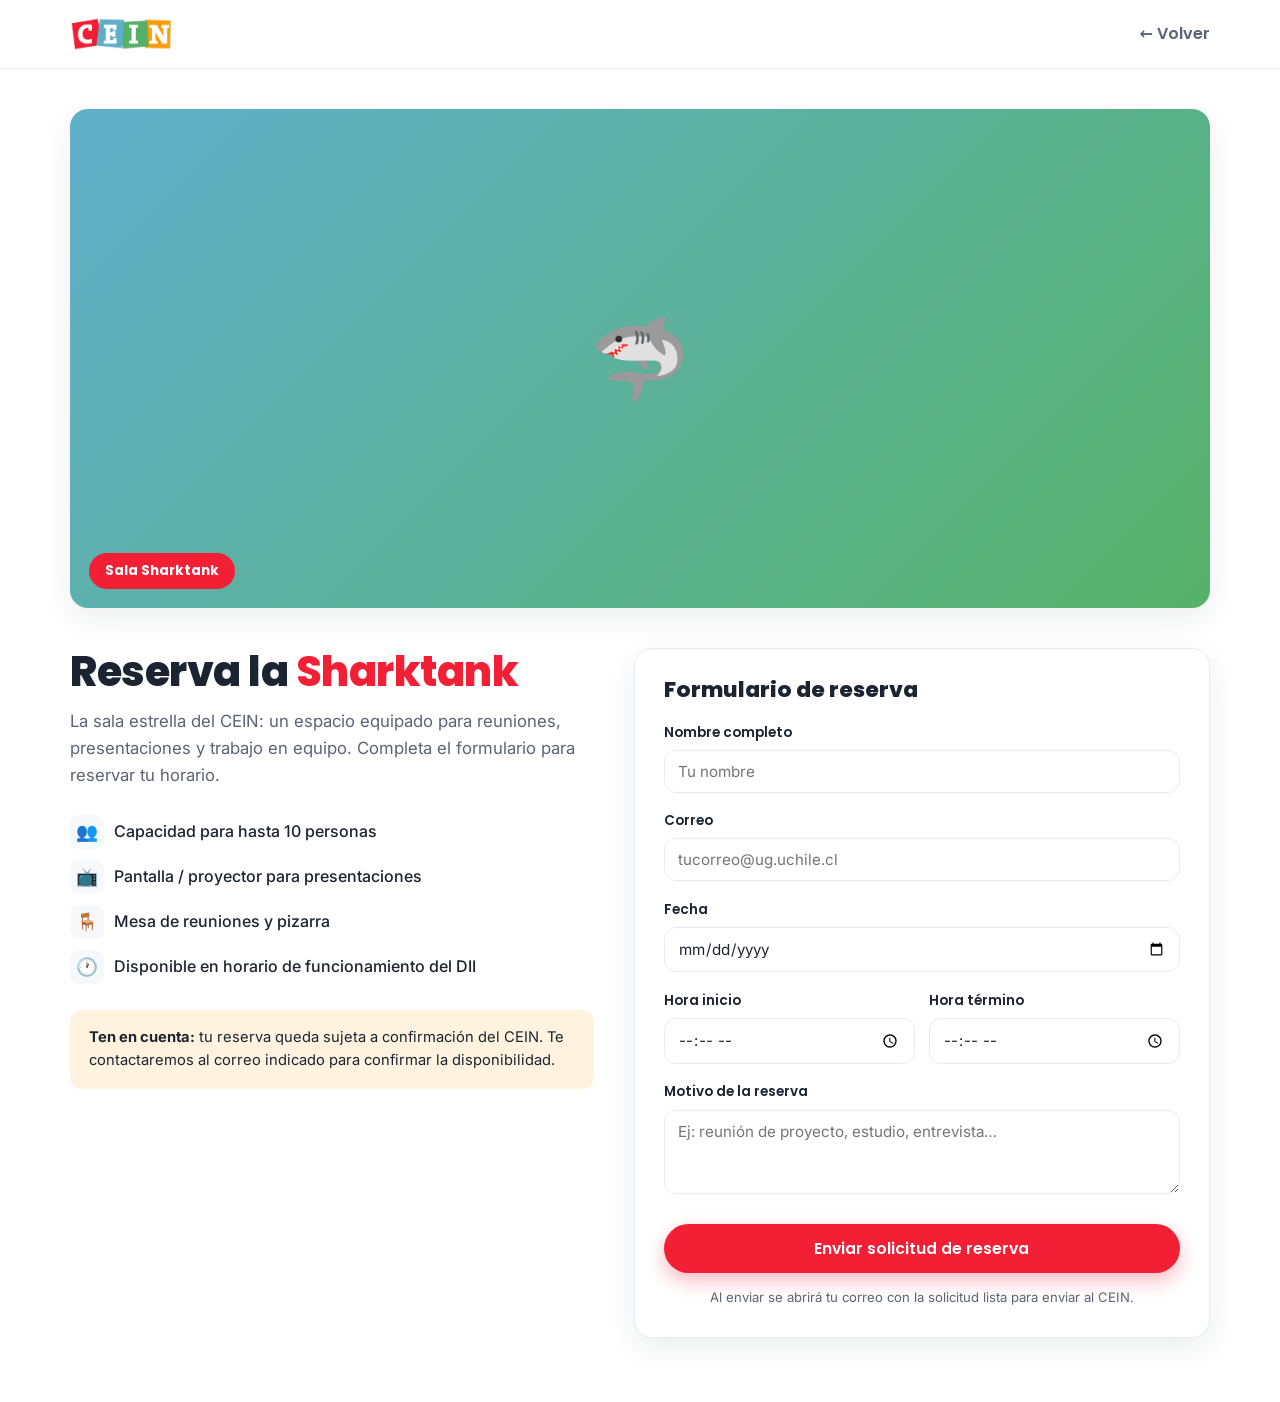
==== sharktank.html @ cf136b9c "Add files via upload" ====
<!DOCTYPE html>
<html lang="es">
<head>
  <meta charset="UTF-8" />
  <meta name="viewport" content="width=device-width, initial-scale=1.0" />
  <meta name="description" content="Reserva la sala Sharktank del CEIN · Ingeniería Civil Industrial, Universidad de Chile." />
  <meta name="theme-color" content="#F31F35" />
  <title>Reserva Sharktank · CEIN</title>

  <link rel="preconnect" href="https://fonts.googleapis.com" />
  <link rel="preconnect" href="https://fonts.gstatic.com" crossorigin />
  <link href="https://fonts.googleapis.com/css2?family=Poppins:wght@400;500;600;700;800&family=Inter:wght@400;500;600&display=swap" rel="stylesheet" />
  <link rel="icon" type="image/png" href="assets/favicon.png" />
  <link rel="stylesheet" href="styles.css?v=16" />

  <style>
    /* ---- Estilos propios de la página de reserva ---- */
    .sub-header {
      position: sticky;
      top: 0;
      z-index: 100;
      background: rgba(255, 255, 255, 0.9);
      backdrop-filter: saturate(180%) blur(12px);
      border-bottom: 1px solid var(--line);
    }
    .sub-nav {
      display: flex;
      align-items: center;
      justify-content: space-between;
      height: 68px;
    }
    .back-link {
      display: inline-flex;
      align-items: center;
      gap: 6px;
      font-family: var(--font-head);
      font-weight: 600;
      color: var(--ink-soft);
      transition: color 0.2s var(--ease);
    }
    .back-link:hover { color: var(--red); }

    .room-hero {
      position: relative;
      border-radius: var(--radius);
      overflow: hidden;
      aspect-ratio: 16 / 7;
      display: grid;
      place-items: center;
      background: linear-gradient(135deg, var(--sky), var(--green));
      margin-bottom: 2.5rem;
      box-shadow: var(--shadow);
    }
    .room-hero img { position: absolute; inset: 0; width: 100%; height: 100%; object-fit: cover; }
    .room-hero .room-emoji { font-size: 5rem; }
    .room-hero .room-badge {
      position: absolute;
      left: 1.2rem; bottom: 1.2rem;
      background: var(--red);
      color: #fff;
      font-family: var(--font-head);
      font-weight: 700;
      font-size: 0.85rem;
      padding: 7px 16px;
      border-radius: 999px;
    }

    .reserva-layout {
      display: grid;
      grid-template-columns: 1fr 1.1fr;
      gap: 2.5rem;
      align-items: start;
    }
    @media (max-width: 800px) {
      .reserva-layout { grid-template-columns: 1fr; gap: 2rem; }
    }

    .room-info h1 { font-size: clamp(1.8rem, 4vw, 2.6rem); font-weight: 800; letter-spacing: -0.5px; }
    .room-info p.lead { color: var(--ink-soft); margin-top: 0.8rem; font-size: 1.05rem; }
    .room-features { list-style: none; padding: 0; margin: 1.6rem 0 0; display: grid; gap: 0.7rem; }
    .room-features li {
      display: flex; align-items: center; gap: 10px;
      font-weight: 500;
    }
    .room-features .ico {
      width: 34px; height: 34px; flex: 0 0 auto;
      display: grid; place-items: center;
      border-radius: 9px; background: var(--bg-alt); font-size: 1.1rem;
    }
    .room-note {
      margin-top: 1.6rem;
      padding: 1rem 1.2rem;
      background: var(--yellow-soft);
      border-radius: var(--radius-sm);
      font-size: 0.92rem;
      color: var(--ink);
    }

    /* ---- Formulario ---- */
    .reserva-form-card {
      background: var(--white);
      border: 1px solid var(--line);
      border-radius: var(--radius);
      box-shadow: var(--shadow);
      padding: 1.8rem;
    }
    .reserva-form-card h2 { font-size: 1.35rem; font-weight: 800; margin-bottom: 1.2rem; }
    .form-row { margin-bottom: 1.1rem; }
    .form-row.two { display: grid; grid-template-columns: 1fr 1fr; gap: 0.9rem; }
    .form-row label {
      display: block;
      font-family: var(--font-head);
      font-weight: 600;
      font-size: 0.85rem;
      margin-bottom: 0.4rem;
    }
    .form-row input, .form-row textarea, .form-row select {
      width: 100%;
      padding: 11px 13px;
      border: 1.5px solid var(--line);
      border-radius: var(--radius-sm);
      font-family: var(--font-body);
      font-size: 0.95rem;
      color: var(--ink);
      background: var(--white);
      transition: border-color 0.2s var(--ease);
    }
    .form-row input:focus, .form-row textarea:focus, .form-row select:focus {
      outline: none;
      border-color: var(--red);
    }
    .form-row textarea { resize: vertical; min-height: 84px; }
    .form-submit {
      width: 100%;
      border: 0;
      cursor: pointer;
      justify-content: center;
      margin-top: 0.3rem;
    }
    .form-hint { font-size: 0.82rem; color: var(--ink-soft); margin-top: 0.9rem; text-align: center; }
    .form-ok {
      display: none;
      margin-top: 1rem;
      padding: 0.9rem 1.1rem;
      background: var(--green-soft);
      border-radius: var(--radius-sm);
      color: var(--ink);
      font-size: 0.92rem;
    }
  </style>
</head>
<body>
  <!-- Header simple con volver -->
  <header class="sub-header">
    <nav class="sub-nav container" aria-label="Navegación">
      <a href="index.html" class="brand" aria-label="Inicio CEIN">
        <img src="assets/logo.png" alt="CEIN" class="brand-logo" />
      </a>
      <a href="index.html#reservas" class="back-link">← Volver</a>
    </nav>
  </header>

  <main class="container" style="padding-top: 2.5rem; padding-bottom: 4rem;">
    <!-- Imagen de la sala -->
    <div class="room-hero">
      <img src="assets/sharktank.jpg" alt="Sala Sharktank" onerror="this.remove()" />
      <span class="room-emoji" aria-hidden="true">🦈</span>
      <span class="room-badge">Sala Sharktank</span>
    </div>

    <div class="reserva-layout">
      <!-- Información de la sala -->
      <section class="room-info">
        <h1>Reserva la <span style="color: var(--red)">Sharktank</span></h1>
        <p class="lead">La sala estrella del CEIN: un espacio equipado para reuniones, presentaciones y trabajo en equipo. Completa el formulario para reservar tu horario.</p>

        <ul class="room-features">
          <li><span class="ico" aria-hidden="true">👥</span> Capacidad para hasta 10 personas</li>
          <li><span class="ico" aria-hidden="true">📺</span> Pantalla / proyector para presentaciones</li>
          <li><span class="ico" aria-hidden="true">🪑</span> Mesa de reuniones y pizarra</li>
          <li><span class="ico" aria-hidden="true">🕐</span> Disponible en horario de funcionamiento del DII</li>
        </ul>

        <div class="room-note">
          <strong>Ten en cuenta:</strong> tu reserva queda sujeta a confirmación del CEIN. Te contactaremos al correo indicado para confirmar la disponibilidad.
        </div>
      </section>

      <!-- Formulario de reserva -->
      <section class="reserva-form-card">
        <h2>Formulario de reserva</h2>
        <form id="reserva-form" novalidate>
          <div class="form-row">
            <label for="nombre">Nombre completo</label>
            <input type="text" id="nombre" name="nombre" required placeholder="Tu nombre" />
          </div>
          <div class="form-row">
            <label for="correo">Correo</label>
            <input type="email" id="correo" name="correo" required placeholder="tucorreo@ug.uchile.cl" />
          </div>
          <div class="form-row">
            <label for="fecha">Fecha</label>
            <input type="date" id="fecha" name="fecha" required />
          </div>
          <div class="form-row two">
            <div>
              <label for="inicio">Hora inicio</label>
              <input type="time" id="inicio" name="inicio" required />
            </div>
            <div>
              <label for="fin">Hora término</label>
              <input type="time" id="fin" name="fin" required />
            </div>
          </div>
          <div class="form-row">
            <label for="motivo">Motivo de la reserva</label>
            <textarea id="motivo" name="motivo" placeholder="Ej: reunión de proyecto, estudio, entrevista…"></textarea>
          </div>

          <button type="submit" class="btn btn--primary form-submit">Enviar solicitud de reserva</button>
          <p class="form-hint">Al enviar se abrirá tu correo con la solicitud lista para enviar al CEIN.</p>
          <div class="form-ok" id="form-ok">¡Listo! Revisa tu cliente de correo para enviar la solicitud a <strong>cein@cein.cl</strong>.</div>
        </form>
      </section>
    </div>
  </main>

  <script>
    // Fecha mínima = hoy
    (function () {
      const f = document.getElementById("fecha");
      if (f) f.min = new Date().toISOString().split("T")[0];
    })();

    // Al enviar, arma un correo (mailto) con los datos de la reserva.
    // Para conectar a un Google Form / Apps Script, reemplaza este handler.
    document.getElementById("reserva-form").addEventListener("submit", function (e) {
      e.preventDefault();
      const form = e.target;
      if (!form.checkValidity()) { form.reportValidity(); return; }

      const g = (id) => document.getElementById(id).value.trim();
      const nombre = g("nombre"), correo = g("correo"), fecha = g("fecha");
      const inicio = g("inicio"), fin = g("fin"), motivo = g("motivo");

      if (fin <= inicio) {
        alert("La hora de término debe ser posterior a la de inicio.");
        return;
      }

      const asunto = `Reserva Sharktank · ${fecha} ${inicio}-${fin} · ${nombre}`;
      const cuerpo =
        `Hola CEIN,\n\nQuisiera reservar la sala Sharktank con los siguientes datos:\n\n` +
        `• Nombre: ${nombre}\n` +
        `• Correo: ${correo}\n` +
        `• Fecha: ${fecha}\n` +
        `• Horario: ${inicio} a ${fin}\n` +
        `• Motivo: ${motivo || "(no especificado)"}\n\n` +
        `Quedo atento(a) a la confirmación. ¡Gracias!`;

      window.location.href =
        `mailto:cein@cein.cl?subject=${encodeURIComponent(asunto)}&body=${encodeURIComponent(cuerpo)}`;

      document.getElementById("form-ok").style.display = "block";
    });
  </script>
</body>
</html>
---- styles.css ----
/* =========================================================
   CEIN 2026 · Hoja de estilos
   Paleta del logo: rojo, amarillo, verde y celeste
   ========================================================= */

:root {
  /* Colores de marca — extraídos directamente del logo */
  --red:    #F31F35;
  --yellow: #FB9D07;
  --green:  #56B269;
  --sky:    #60B0CB;

  --red-soft:    #fee9eb;
  --yellow-soft: #fff3e0;
  --green-soft:  #e9f4ec;
  --sky-soft:    #e8f3f7;

  /* Neutros */
  --ink:      #1b2430;
  --ink-soft: #5a6473;
  --bg:       #ffffff;
  --bg-alt:   #f6f8fb;
  --line:     #e8ecf2;
  --white:    #ffffff;

  /* Sistema */
  --radius:   18px;
  --radius-sm: 12px;
  --shadow:   0 10px 30px rgba(27, 36, 48, 0.08);
  --shadow-lg: 0 18px 50px rgba(27, 36, 48, 0.14);
  --container: 1140px;
  --font-head: "Poppins", system-ui, sans-serif;
  --font-body: "Inter", system-ui, sans-serif;
  --ease: cubic-bezier(0.22, 1, 0.36, 1);
}

/* ===== Reset ===== */
*, *::before, *::after { box-sizing: border-box; }
* { margin: 0; }
html { scroll-behavior: smooth; }
body {
  font-family: var(--font-body);
  color: var(--ink);
  background: var(--bg);
  line-height: 1.6;
  -webkit-font-smoothing: antialiased;
}
img { max-width: 100%; display: block; }
a { color: inherit; text-decoration: none; }
ul { list-style: none; padding: 0; }
h1, h2, h3 { font-family: var(--font-head); line-height: 1.15; }

.container {
  width: min(100% - 2.5rem, var(--container));
  margin-inline: auto;
}

/* ===== Marca / puntos de color ===== */
.brand-mark {
  display: inline-flex;
  gap: 4px;
  align-items: center;
}
.dot { width: 11px; height: 11px; border-radius: 50%; display: block; }
.dot--red    { background: var(--red); }
.dot--yellow { background: var(--yellow); }
.dot--green  { background: var(--green); }
.dot--sky    { background: var(--sky); }

/* ===== Header ===== */
.site-header {
  position: sticky;
  top: 0;
  z-index: 100;
  background: rgba(255, 255, 255, 0.85);
  backdrop-filter: saturate(180%) blur(12px);
  border-bottom: 1px solid var(--line);
}
.nav {
  display: flex;
  align-items: center;
  justify-content: space-between;
  height: 68px;
}
.brand {
  display: inline-flex;
  align-items: center;
  gap: 10px;
  font-family: var(--font-head);
  font-weight: 600;
  font-size: 1.15rem;
  letter-spacing: 0.5px;
}
.brand-text strong { color: var(--ink); font-weight: 700; }
.brand-logo { height: 34px; width: auto; }
.footer-logo {
  height: 46px;
  width: auto;
  margin-bottom: 0.9rem;
  background: var(--white);
  padding: 10px 14px;
  border-radius: 12px;
}

.nav-menu {
  display: flex;
  align-items: center;
  gap: 1.8rem;
  font-weight: 500;
}
.nav-menu a {
  position: relative;
  padding: 4px 0;
  color: var(--ink-soft);
  transition: color 0.2s var(--ease);
}
.nav-menu a:hover { color: var(--ink); }
.nav-menu a::after {
  content: "";
  position: absolute;
  left: 0; bottom: -2px;
  width: 0; height: 2px;
  background: var(--red);
  transition: width 0.25s var(--ease);
}
.nav-menu a:hover::after { width: 100%; }
/* "Contacto" destacado en rojo, sin fondo */
.nav-cta {
  color: var(--red) !important;
  font-weight: 700;
}
.nav-cta:hover { color: var(--red) !important; }

.nav-toggle {
  display: none;
  flex-direction: column;
  gap: 5px;
  background: none;
  border: 0;
  cursor: pointer;
  padding: 8px;
}
.nav-toggle span {
  width: 24px; height: 2px;
  background: var(--ink);
  border-radius: 2px;
  transition: transform 0.3s var(--ease), opacity 0.3s var(--ease);
}
.nav-toggle[aria-expanded="true"] span:nth-child(1) { transform: translateY(7px) rotate(45deg); }
.nav-toggle[aria-expanded="true"] span:nth-child(2) { opacity: 0; }
.nav-toggle[aria-expanded="true"] span:nth-child(3) { transform: translateY(-7px) rotate(-45deg); }

/* ===== Hero ===== */
.hero {
  position: relative;
  overflow: hidden;
  padding: clamp(3.5rem, 9vw, 7rem) 0;
}
.hero-bg {
  position: absolute;
  inset: 0;
  z-index: -1;
  /* Foto de portada + capa clara encima para mantener legible el texto */
  background-image:
    linear-gradient(to right, rgba(255, 255, 255, 0.78) 0%, rgba(255, 255, 255, 0.5) 45%, rgba(255, 255, 255, 0.2) 100%),
    url("assets/Portada.JPG");
  background-size: cover;
  background-position: center;
  background-repeat: no-repeat;
}
/* En móvil el texto ocupa todo el ancho: capa un poco más pareja para legibilidad */
@media (max-width: 640px) {
  .hero-bg {
    background-image:
      linear-gradient(to bottom, rgba(255, 255, 255, 0.7) 0%, rgba(255, 255, 255, 0.55) 100%),
      url("assets/Portada.JPG");
  }
}
.hero-inner { max-width: 760px; }
.hero-eyebrow {
  text-transform: uppercase;
  letter-spacing: 2px;
  font-size: 0.8rem;
  font-weight: 700;
  color: var(--ink);
  margin-bottom: 1rem;
}
.hero-title {
  font-size: clamp(2.1rem, 6vw, 3.8rem);
  font-weight: 800;
  letter-spacing: -1px;
}
.hero-title .hl-red,
.hero-title .hl-yellow,
.hero-title .hl-green { position: relative; white-space: nowrap; }
.hl-red    { color: var(--red); }
.hl-yellow { color: var(--yellow); }
.hl-green  { color: var(--green); }

.hero-subtitle {
  margin-top: 1.4rem;
  font-size: clamp(1rem, 2.2vw, 1.2rem);
  color: var(--ink);
  font-weight: 500;
  max-width: 60ch;
}
.hero-actions {
  display: flex;
  flex-wrap: wrap;
  gap: 0.9rem;
  margin-top: 2.2rem;
}

/* ===== Botones ===== */
.btn {
  display: inline-flex;
  align-items: center;
  gap: 8px;
  padding: 13px 26px;
  border-radius: 999px;
  font-family: var(--font-head);
  font-weight: 600;
  font-size: 0.98rem;
  cursor: pointer;
  transition: transform 0.2s var(--ease), box-shadow 0.2s var(--ease), background 0.2s var(--ease);
}
.btn--primary {
  background: var(--red);
  color: var(--white);
  box-shadow: 0 8px 20px rgba(243, 31, 53, 0.3);
}
.btn--primary:hover { transform: translateY(-2px); box-shadow: 0 12px 26px rgba(243, 31, 53, 0.38); }
.btn--ghost {
  background: var(--white);
  border: 1.5px solid var(--line);
  color: var(--ink);
}
.btn--ghost:hover { transform: translateY(-2px); border-color: var(--ink); }

/* ===== Hero social ===== */
.hero-social {
  display: flex;
  flex-wrap: wrap;
  gap: 0.8rem;
  margin-top: 2.4rem;
}
.hero-social a {
  display: inline-flex;
  align-items: center;
  gap: 8px;
  padding: 9px 16px;
  border-radius: 999px;
  background: var(--white);
  border: 1px solid var(--line);
  font-weight: 600;
  font-size: 0.92rem;
  box-shadow: var(--shadow);
  transition: transform 0.2s var(--ease), color 0.2s var(--ease);
}
.hero-social svg { width: 20px; height: 20px; fill: var(--ink); transition: fill 0.2s var(--ease); }
.hero-social li:nth-child(1) a:hover { color: var(--red); transform: translateY(-2px); }
.hero-social li:nth-child(1) a:hover svg { fill: var(--red); }
.hero-social li:nth-child(2) a:hover { color: var(--sky); transform: translateY(-2px); }
.hero-social li:nth-child(2) a:hover svg { fill: var(--sky); }
.hero-social li:nth-child(3) a:hover { color: var(--green); transform: translateY(-2px); }
.hero-social li:nth-child(3) a:hover svg { fill: var(--green); }

/* ===== Secciones ===== */
.section { padding: clamp(3.5rem, 8vw, 6rem) 0; }
.section--alt { background: var(--bg-alt); }
.section-head { text-align: center; max-width: 640px; margin: 0 auto 3rem; }
.section-kicker {
  display: inline-block;
  text-transform: uppercase;
  letter-spacing: 2px;
  font-size: 0.78rem;
  font-weight: 700;
  color: var(--red);
  margin-bottom: 0.6rem;
}
.section-title {
  font-size: clamp(1.8rem, 4vw, 2.6rem);
  font-weight: 800;
  letter-spacing: -0.5px;
}
.section-lead { margin-top: 0.9rem; color: var(--ink-soft); font-size: 1.05rem; }

/* ===== Tarjetas de recursos ===== */
.cards-grid {
  display: grid;
  grid-template-columns: repeat(auto-fill, minmax(250px, 1fr));
  gap: 1.4rem;
}
.resource-card {
  position: relative;
  display: flex;
  flex-direction: column;
  gap: 0.5rem;
  padding: 1.7rem 1.5rem;
  background: var(--white);
  border: 1px solid var(--line);
  border-radius: var(--radius);
  box-shadow: var(--shadow);
  overflow: hidden;
  transition: transform 0.25s var(--ease), box-shadow 0.25s var(--ease);
}
.resource-card::before {
  content: "";
  position: absolute;
  top: 0; left: 0;
  width: 100%; height: 5px;
  background: var(--line);
  transition: height 0.25s var(--ease);
}
.resource-card:hover { transform: translateY(-6px); box-shadow: var(--shadow-lg); }
.resource-card:hover::before { height: 8px; }

.accent-red::before    { background: var(--red); }
.accent-yellow::before { background: var(--yellow); }
.accent-green::before  { background: var(--green); }
.accent-sky::before    { background: var(--sky); }

.rc-icon {
  font-size: 1.9rem;
  width: 56px; height: 56px;
  display: grid;
  place-items: center;
  border-radius: 14px;
  background: var(--bg-alt);
  margin-bottom: 0.4rem;
}
.accent-red .rc-icon    { background: var(--red-soft); }
.accent-yellow .rc-icon { background: var(--yellow-soft); }
.accent-green .rc-icon  { background: var(--green-soft); }
.accent-sky .rc-icon    { background: var(--sky-soft); }

/* Imagen opcional de la tarjeta (imageUrl desde la API) */
.rc-media {
  display: block;
  width: 100%;
  aspect-ratio: 16 / 9;
  border-radius: 12px;
  overflow: hidden;
  background: var(--bg-alt);
  margin-bottom: 0.6rem;
}
.rc-media img { width: 100%; height: 100%; object-fit: cover; }

.rc-title { font-size: 1.12rem; font-weight: 700; }
.rc-desc { color: var(--ink-soft); font-size: 0.94rem; flex: 1; }
.rc-link {
  font-family: var(--font-head);
  font-weight: 600;
  font-size: 0.92rem;
  color: var(--ink);
  margin-top: 0.4rem;
  transition: gap 0.2s var(--ease);
}
.accent-red .rc-link    { color: var(--red); }
.accent-yellow .rc-link { color: var(--yellow); }
.accent-green .rc-link  { color: var(--green); }
.accent-sky .rc-link    { color: var(--sky); }

/* ===== Recursos · Skeletons (estado de carga) ===== */
.skeleton-card { pointer-events: none; }
.skeleton-card::before { background: var(--line); }
.sk {
  display: block;
  border-radius: 8px;
  background: linear-gradient(100deg, #eef1f6 30%, #f7f9fc 50%, #eef1f6 70%);
  background-size: 200% 100%;
  animation: sk-shimmer 1.3s ease-in-out infinite;
}
.sk-icon { width: 56px; height: 56px; border-radius: 14px; margin-bottom: 0.6rem; }
.sk-line { height: 13px; margin-top: 0.55rem; }
.sk-title { height: 18px; width: 75%; }
.sk-short { width: 55%; }
.sk-cta { width: 40%; height: 14px; margin-top: 0.9rem; }
.sk-avatar { width: 100%; aspect-ratio: 1 / 1; border-radius: 0; }

@keyframes sk-shimmer {
  0%   { background-position: 200% 0; }
  100% { background-position: -200% 0; }
}

/* ===== Recursos · Estado de error / vacío ===== */
.resources-error {
  grid-column: 1 / -1;
  display: flex;
  flex-direction: column;
  align-items: center;
  gap: 0.9rem;
  text-align: center;
  padding: 3rem 1.5rem;
  background: var(--white);
  border: 1px dashed var(--line);
  border-radius: var(--radius);
  color: var(--ink-soft);
}
.resources-error .re-icon { font-size: 2.4rem; }
.resources-error p { max-width: 36ch; }

/* ===== Reserva de espacios ===== */
.reserva-grid {
  display: grid;
  grid-template-columns: repeat(auto-fit, minmax(280px, 1fr));
  gap: 1.6rem;
  max-width: 820px;
  margin: 0 auto;
}
.reserva-card {
  display: flex;
  flex-direction: column;
  background: var(--white);
  border: 1px solid var(--line);
  border-radius: var(--radius);
  overflow: hidden;
  box-shadow: var(--shadow);
  transition: transform 0.25s var(--ease), box-shadow 0.25s var(--ease);
}
.reserva-card:hover { transform: translateY(-6px); box-shadow: var(--shadow-lg); }

.reserva-photo {
  position: relative;
  aspect-ratio: 16 / 10;
  display: grid;
  place-items: center;
  overflow: hidden;
  background: linear-gradient(135deg, var(--sky), var(--green));
}
.reserva-photo img {
  position: absolute;
  inset: 0;
  width: 100%;
  height: 100%;
  object-fit: cover;
  transition: transform 0.4s var(--ease);
}
.reserva-card:hover .reserva-photo img { transform: scale(1.05); }
.reserva-fallback { font-size: 3.2rem; }

.reserva-body {
  display: flex;
  flex-direction: column;
  gap: 0.5rem;
  padding: 1.4rem 1.5rem 1.6rem;
  flex: 1;
}
.reserva-title { font-size: 1.3rem; font-weight: 800; }
.reserva-desc { color: var(--ink-soft); font-size: 0.96rem; flex: 1; }
.reserva-cta {
  margin-top: 0.5rem;
  font-family: var(--font-head);
  font-weight: 700;
  color: var(--red);
}

/* ===== Noticias · Carrusel ===== */
.news-carousel {
  position: relative;
  display: flex;
  align-items: center;
  gap: 0.5rem;
}
.news-track {
  display: flex;
  gap: 1.6rem;
  overflow-x: auto;
  scroll-snap-type: x mandatory;
  scroll-behavior: smooth;
  padding: 0.5rem 0.25rem 1rem;
  flex: 1;
  /* oculta la barra de scroll */
  scrollbar-width: none;
  -ms-overflow-style: none;
}
.news-track::-webkit-scrollbar { display: none; }

/* Cada tarjeta ocupa un ancho fijo y se "engancha" al hacer scroll */
.news-track > .news-card,
.news-track > .skeleton-card {
  flex: 0 0 calc((100% - 2 * 1.6rem) / 3); /* 3 por vista en escritorio */
  scroll-snap-align: start;
}

/* Flechas de navegación */
.news-nav {
  flex: 0 0 auto;
  width: 44px;
  height: 44px;
  border-radius: 50%;
  border: 1px solid var(--line);
  background: var(--white);
  color: var(--ink);
  font-size: 1.6rem;
  line-height: 1;
  cursor: pointer;
  box-shadow: var(--shadow);
  display: grid;
  place-items: center;
  transition: transform 0.2s var(--ease), color 0.2s var(--ease), background 0.2s var(--ease);
}
.news-nav:hover { transform: scale(1.08); color: var(--red); }
.news-nav:disabled { opacity: 0.35; cursor: default; transform: none; }

/* Puntos indicadores */
.news-dots {
  display: flex;
  justify-content: center;
  gap: 0.5rem;
  margin-top: 0.4rem;
}
.news-dots button {
  width: 9px;
  height: 9px;
  padding: 0;
  border: 0;
  border-radius: 999px;
  background: var(--line);
  cursor: pointer;
  transition: width 0.25s var(--ease), background 0.25s var(--ease);
}
.news-dots button.is-active { width: 26px; background: var(--red); }

.news-card {
  display: flex;
  flex-direction: column;
  background: var(--white);
  border: 1px solid var(--line);
  border-radius: var(--radius);
  box-shadow: var(--shadow);
  overflow: hidden;
  transition: transform 0.25s var(--ease), box-shadow 0.25s var(--ease);
}
.news-card:hover { transform: translateY(-6px); box-shadow: var(--shadow-lg); }

.news-media {
  display: block;
  aspect-ratio: 16 / 9;
  background: var(--bg-alt);
  overflow: hidden;
}
.news-media img {
  width: 100%;
  height: 100%;
  object-fit: cover;
  transition: transform 0.4s var(--ease);
}
.news-card:hover .news-media img { transform: scale(1.05); }

.news-body {
  display: flex;
  flex-direction: column;
  gap: 0.55rem;
  padding: 1.4rem 1.4rem 1.5rem;
  flex: 1;
}
.news-date {
  align-self: flex-start;
  font-family: var(--font-head);
  font-size: 0.74rem;
  font-weight: 600;
  letter-spacing: 0.3px;
  text-transform: uppercase;
  padding: 4px 11px;
  border-radius: 999px;
  color: var(--white);
}
.news-title { font-size: 1.18rem; font-weight: 700; line-height: 1.3; }
.news-title a { transition: color 0.2s var(--ease); }
.news-summary {
  color: var(--ink-soft);
  font-size: 0.95rem;
  flex: 1;
  /* máximo 3 líneas */
  display: -webkit-box;
  -webkit-line-clamp: 3;
  -webkit-box-orient: vertical;
  overflow: hidden;
}
.news-link {
  font-family: var(--font-head);
  font-weight: 600;
  font-size: 0.95rem;
  margin-top: 0.3rem;
  align-self: flex-start;
  transition: opacity 0.2s var(--ease);
}
.news-link:hover { opacity: 0.7; }

/* Color institucional cíclico aplicado al badge de fecha y al enlace */
.news-card.accent-red    .news-date { background: var(--red); }
.news-card.accent-sky    .news-date { background: var(--sky); }
.news-card.accent-green  .news-date { background: var(--green); }
.news-card.accent-yellow .news-date { background: var(--yellow); }

.news-card.accent-red    .news-link,
.news-card.accent-red    .news-title a:hover { color: var(--red); }
.news-card.accent-sky    .news-link,
.news-card.accent-sky    .news-title a:hover { color: var(--sky); }
.news-card.accent-green  .news-link,
.news-card.accent-green  .news-title a:hover { color: var(--green); }
.news-card.accent-yellow .news-link,
.news-card.accent-yellow .news-title a:hover { color: var(--yellow); }

/* Skeleton de noticias */
.news-card.skeleton-card { pointer-events: none; }
.sk-news-media { display: block; width: 100%; aspect-ratio: 16 / 9; border-radius: 0; }

/* ===== Equipo ===== */
.team-grid {
  display: grid;
  grid-template-columns: repeat(auto-fill, minmax(220px, 1fr));
  gap: 1.5rem;
}
/* En móvil: 2 tarjetas por fila (no 1) */
@media (max-width: 560px) {
  .team-grid {
    grid-template-columns: repeat(2, 1fr);
    gap: 0.9rem;
  }
}
.member-card {
  background: var(--white);
  border: 1px solid var(--line);
  border-radius: var(--radius);
  overflow: hidden;
  box-shadow: var(--shadow);
  text-align: center;
  transition: transform 0.25s var(--ease), box-shadow 0.25s var(--ease);
}
.member-card:hover { transform: translateY(-6px); box-shadow: var(--shadow-lg); }

.member-photo {
  position: relative;
  aspect-ratio: 1 / 1;
  display: grid;
  place-items: center;
  font-family: var(--font-head);
  font-weight: 700;
  font-size: 2.6rem;
  color: var(--white);
  letter-spacing: 1px;
}
.member-photo img {
  position: absolute;
  inset: 0;
  width: 100%; height: 100%;
  object-fit: cover;
}
.member-body { padding: 1.1rem 1rem 1.4rem; }
.member-name { font-size: 1.08rem; font-weight: 700; }
.member-role {
  display: inline-block;
  margin-top: 0.5rem;
  padding: 4px 12px;
  border-radius: 999px;
  font-size: 0.78rem;
  font-weight: 600;
  background: var(--bg-alt);
  color: var(--ink-soft);
}
/* Cargo + ícono "in" de LinkedIn en la misma línea */
.member-role-row {
  display: flex;
  align-items: center;
  justify-content: center;
  flex-wrap: wrap;
  gap: 8px;
  margin-top: 0.5rem;
}
.member-role-row .member-role { margin-top: 0; }

/* Ícono "in" de LinkedIn (azul, redirige al pulsar) */
.member-in {
  display: inline-grid;
  place-items: center;
  width: 28px;
  height: 28px;
  border-radius: 7px;
  background: #0a66c2; /* azul institucional de LinkedIn */
  color: #fff;
  flex: 0 0 auto;
  transition: transform 0.2s var(--ease), background 0.2s var(--ease);
}
.member-in svg { width: 15px; height: 15px; fill: currentColor; }
.member-in:hover { background: #004b8d; transform: translateY(-1px) scale(1.05); }

/* Variantes de color de avatar (rotan por la paleta) */
.av-red    { background: linear-gradient(135deg, #f85f6f, var(--red)); }
.av-yellow { background: linear-gradient(135deg, #fdc15a, var(--yellow)); }
.av-green  { background: linear-gradient(135deg, #82c993, var(--green)); }
.av-sky    { background: linear-gradient(135deg, #93cade, var(--sky)); }

/* ===== Footer ===== */
.site-footer {
  background: var(--ink);
  color: #d6dce6;
  padding-top: 3rem;
}
.footer-inner {
  display: flex;
  flex-wrap: wrap;
  gap: 2.5rem;
  justify-content: space-between;
  padding-bottom: 2.5rem;
}
.footer-brand { max-width: 360px; }
.footer-brand .brand-mark { margin-bottom: 0.9rem; }
.footer-brand p { color: #aeb6c2; font-size: 0.95rem; }
.footer-contact h3 { font-size: 1.1rem; margin-bottom: 0.9rem; color: var(--white); }
.footer-social { display: grid; gap: 0.55rem; }
.footer-social a { color: #aeb6c2; transition: color 0.2s var(--ease); }
.footer-social a:hover { color: var(--white); }
.footer-bottom {
  border-top: 1px solid rgba(255, 255, 255, 0.1);
  padding: 1.3rem 0;
  text-align: center;
  font-size: 0.85rem;
  color: #8a93a1;
}

/* ===== Animación de entrada ===== */
.reveal { opacity: 0; transform: translateY(24px); transition: opacity 0.6s var(--ease), transform 0.6s var(--ease); }
.reveal.is-visible { opacity: 1; transform: none; }

/* ===== Responsivo ===== */
@media (max-width: 820px) {
  .nav-toggle { display: flex; }
  .nav-menu {
    position: absolute;
    top: 68px; left: 0; right: 0;
    flex-direction: column;
    align-items: stretch;
    gap: 0;
    background: var(--white);
    border-bottom: 1px solid var(--line);
    padding: 0.5rem 1.25rem 1.25rem;
    box-shadow: var(--shadow);
    transform: translateY(-130%);
    transition: transform 0.35s var(--ease);
  }
  .nav-menu.is-open { transform: translateY(0); }
  .nav-menu li { padding: 0.4rem 0; border-bottom: 1px solid var(--line); }
  .nav-menu li:last-child { border-bottom: 0; padding-top: 0.9rem; }
  .nav-cta { display: inline-block; text-align: center; }
}

/* Carrusel: 2 tarjetas por vista en tablet */
@media (max-width: 900px) {
  .news-track > .news-card,
  .news-track > .skeleton-card { flex-basis: calc((100% - 1.6rem) / 2); }
}

/* Carrusel: 1 tarjeta por vista en móvil */
@media (max-width: 560px) {
  .news-track > .news-card,
  .news-track > .skeleton-card { flex-basis: 100%; }
  .news-nav { display: none; } /* en móvil se navega deslizando */
}

@media (prefers-reduced-motion: reduce) {
  html { scroll-behavior: auto; }
  .reveal { opacity: 1; transform: none; transition: none; }
  * { animation: none !important; }
}
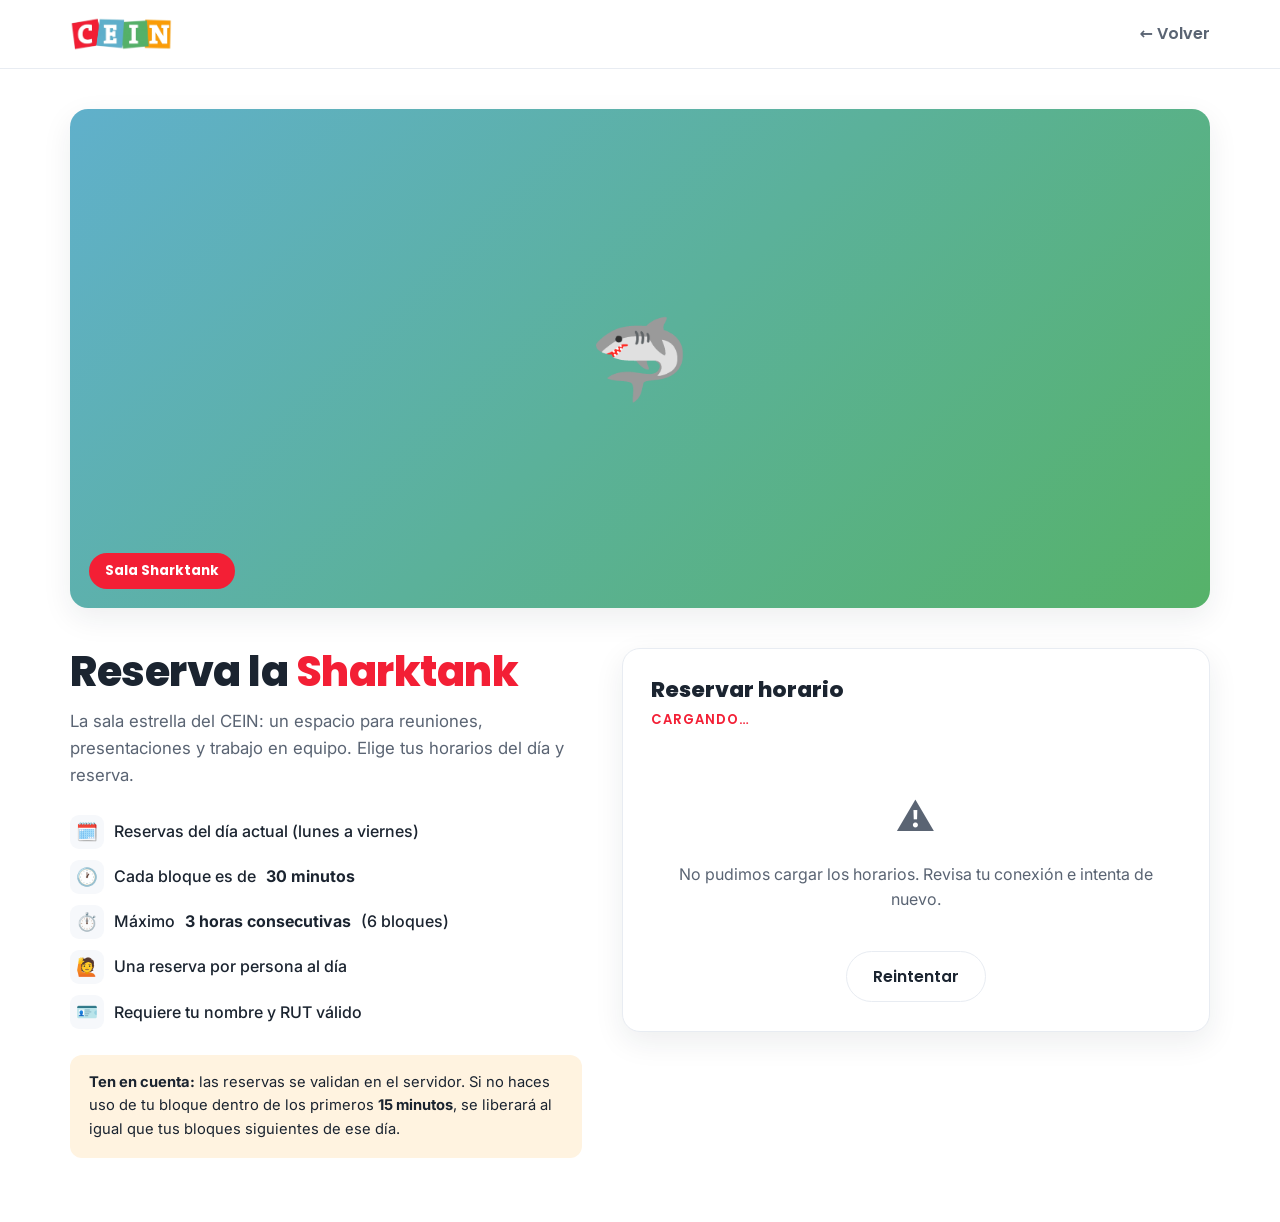
==== commit 87b67e08: "Add files via upload" ====
--- a/sharktank.html
+++ b/sharktank.html
@@ -11,142 +11,114 @@
   <link rel="preconnect" href="https://fonts.gstatic.com" crossorigin />
   <link href="https://fonts.googleapis.com/css2?family=Poppins:wght@400;500;600;700;800&family=Inter:wght@400;500;600&display=swap" rel="stylesheet" />
   <link rel="icon" type="image/png" href="assets/favicon.png" />
-  <link rel="stylesheet" href="styles.css?v=16" />
+  <link rel="stylesheet" href="styles.css?v=18" />
 
   <style>
     /* ---- Estilos propios de la página de reserva ---- */
     .sub-header {
-      position: sticky;
-      top: 0;
-      z-index: 100;
+      position: sticky; top: 0; z-index: 100;
       background: rgba(255, 255, 255, 0.9);
       backdrop-filter: saturate(180%) blur(12px);
       border-bottom: 1px solid var(--line);
     }
-    .sub-nav {
-      display: flex;
-      align-items: center;
-      justify-content: space-between;
-      height: 68px;
-    }
+    .sub-nav { display: flex; align-items: center; justify-content: space-between; height: 68px; }
     .back-link {
-      display: inline-flex;
-      align-items: center;
-      gap: 6px;
-      font-family: var(--font-head);
-      font-weight: 600;
-      color: var(--ink-soft);
+      display: inline-flex; align-items: center; gap: 6px;
+      font-family: var(--font-head); font-weight: 600; color: var(--ink-soft);
       transition: color 0.2s var(--ease);
     }
     .back-link:hover { color: var(--red); }
 
     .room-hero {
-      position: relative;
-      border-radius: var(--radius);
-      overflow: hidden;
-      aspect-ratio: 16 / 7;
-      display: grid;
-      place-items: center;
+      position: relative; border-radius: var(--radius); overflow: hidden;
+      aspect-ratio: 16 / 7; display: grid; place-items: center;
       background: linear-gradient(135deg, var(--sky), var(--green));
-      margin-bottom: 2.5rem;
-      box-shadow: var(--shadow);
+      margin-bottom: 2.5rem; box-shadow: var(--shadow);
     }
     .room-hero img { position: absolute; inset: 0; width: 100%; height: 100%; object-fit: cover; }
     .room-hero .room-emoji { font-size: 5rem; }
     .room-hero .room-badge {
-      position: absolute;
-      left: 1.2rem; bottom: 1.2rem;
-      background: var(--red);
-      color: #fff;
-      font-family: var(--font-head);
-      font-weight: 700;
-      font-size: 0.85rem;
-      padding: 7px 16px;
-      border-radius: 999px;
+      position: absolute; left: 1.2rem; bottom: 1.2rem;
+      background: var(--red); color: #fff; font-family: var(--font-head);
+      font-weight: 700; font-size: 0.85rem; padding: 7px 16px; border-radius: 999px;
     }
 
-    .reserva-layout {
-      display: grid;
-      grid-template-columns: 1fr 1.1fr;
-      gap: 2.5rem;
-      align-items: start;
-    }
-    @media (max-width: 800px) {
-      .reserva-layout { grid-template-columns: 1fr; gap: 2rem; }
-    }
+    .reserva-layout { display: grid; grid-template-columns: 1fr 1.15fr; gap: 2.5rem; align-items: start; }
+    @media (max-width: 840px) { .reserva-layout { grid-template-columns: 1fr; gap: 2rem; } }
 
     .room-info h1 { font-size: clamp(1.8rem, 4vw, 2.6rem); font-weight: 800; letter-spacing: -0.5px; }
     .room-info p.lead { color: var(--ink-soft); margin-top: 0.8rem; font-size: 1.05rem; }
     .room-features { list-style: none; padding: 0; margin: 1.6rem 0 0; display: grid; gap: 0.7rem; }
-    .room-features li {
-      display: flex; align-items: center; gap: 10px;
-      font-weight: 500;
-    }
+    .room-features li { display: flex; align-items: center; gap: 10px; font-weight: 500; }
     .room-features .ico {
-      width: 34px; height: 34px; flex: 0 0 auto;
-      display: grid; place-items: center;
+      width: 34px; height: 34px; flex: 0 0 auto; display: grid; place-items: center;
       border-radius: 9px; background: var(--bg-alt); font-size: 1.1rem;
     }
     .room-note {
-      margin-top: 1.6rem;
-      padding: 1rem 1.2rem;
-      background: var(--yellow-soft);
-      border-radius: var(--radius-sm);
-      font-size: 0.92rem;
-      color: var(--ink);
+      margin-top: 1.6rem; padding: 1rem 1.2rem; background: var(--yellow-soft);
+      border-radius: var(--radius-sm); font-size: 0.92rem; color: var(--ink);
     }
 
-    /* ---- Formulario ---- */
-    .reserva-form-card {
-      background: var(--white);
-      border: 1px solid var(--line);
-      border-radius: var(--radius);
-      box-shadow: var(--shadow);
-      padding: 1.8rem;
+    /* ---- Panel de reserva ---- */
+    .reserva-panel {
+      background: var(--white); border: 1px solid var(--line);
+      border-radius: var(--radius); box-shadow: var(--shadow); padding: 1.8rem;
     }
-    .reserva-form-card h2 { font-size: 1.35rem; font-weight: 800; margin-bottom: 1.2rem; }
-    .form-row { margin-bottom: 1.1rem; }
-    .form-row.two { display: grid; grid-template-columns: 1fr 1fr; gap: 0.9rem; }
-    .form-row label {
-      display: block;
-      font-family: var(--font-head);
-      font-weight: 600;
-      font-size: 0.85rem;
-      margin-bottom: 0.4rem;
+    .reserva-panel h2 { font-size: 1.35rem; font-weight: 800; }
+    .reserva-panel .dia-actual {
+      display: inline-block; margin-top: 0.4rem; margin-bottom: 1.2rem;
+      font-family: var(--font-head); font-weight: 600; font-size: 0.82rem;
+      color: var(--red); text-transform: uppercase; letter-spacing: 1px;
     }
-    .form-row input, .form-row textarea, .form-row select {
-      width: 100%;
-      padding: 11px 13px;
-      border: 1.5px solid var(--line);
-      border-radius: var(--radius-sm);
-      font-family: var(--font-body);
-      font-size: 0.95rem;
-      color: var(--ink);
-      background: var(--white);
-      transition: border-color 0.2s var(--ease);
+
+    /* Estados (cargando / sin cupos / error) */
+    .shark-msg {
+      display: flex; flex-direction: column; align-items: center; gap: 0.8rem;
+      text-align: center; padding: 2.4rem 1rem; color: var(--ink-soft);
     }
-    .form-row input:focus, .form-row textarea:focus, .form-row select:focus {
-      outline: none;
-      border-color: var(--red);
+    .shark-msg .big { font-size: 2.4rem; }
+    .shark-skeleton { display: grid; grid-template-columns: repeat(auto-fill, minmax(92px,1fr)); gap: 8px; }
+    .shark-skeleton .sk { height: 42px; border-radius: 10px; }
+
+    /* Grilla de horarios */
+    .slots-wrap { display: grid; grid-template-columns: repeat(auto-fill, minmax(92px, 1fr)); gap: 8px; }
+    .slot {
+      padding: 11px 6px; border: 1.5px solid var(--line); border-radius: 10px;
+      text-align: center; font-weight: 600; font-family: var(--font-head);
+      cursor: pointer; background: var(--white); color: var(--ink); font-size: 0.9rem;
+      transition: background 0.15s var(--ease), border-color 0.15s var(--ease), color 0.15s var(--ease);
     }
-    .form-row textarea { resize: vertical; min-height: 84px; }
-    .form-submit {
-      width: 100%;
-      border: 0;
-      cursor: pointer;
-      justify-content: center;
-      margin-top: 0.3rem;
+    .slot:hover:not(:disabled) { border-color: var(--red); }
+    .slot.selected { background: var(--red); color: #fff; border-color: var(--red); }
+    .slot:disabled { background: var(--bg-alt); color: var(--ink-soft); cursor: not-allowed; opacity: 0.65; text-decoration: line-through; }
+
+    .leyenda { display: flex; flex-wrap: wrap; gap: 1rem; margin: 1rem 0 0; font-size: 0.8rem; color: var(--ink-soft); }
+    .leyenda span { display: inline-flex; align-items: center; gap: 6px; }
+    .leyenda .dot { width: 12px; height: 12px; border-radius: 4px; border: 1.5px solid var(--line); }
+    .leyenda .dot.libre { background: var(--white); }
+    .leyenda .dot.sel { background: var(--red); border-color: var(--red); }
+    .leyenda .dot.ocup { background: var(--bg-alt); }
+
+    .sel-info { margin-top: 1rem; font-size: 0.9rem; font-weight: 600; min-height: 1.2em; }
+    .sel-info.err { color: var(--red); }
+
+    .form-datos { margin-top: 1.4rem; display: grid; gap: 1rem; }
+    .form-datos label { display: block; font-family: var(--font-head); font-weight: 600; font-size: 0.85rem; margin-bottom: 0.4rem; }
+    .form-datos input {
+      width: 100%; padding: 11px 13px; border: 1.5px solid var(--line);
+      border-radius: var(--radius-sm); font-family: var(--font-body); font-size: 0.95rem;
+      color: var(--ink); background: var(--white); transition: border-color 0.2s var(--ease);
     }
-    .form-hint { font-size: 0.82rem; color: var(--ink-soft); margin-top: 0.9rem; text-align: center; }
-    .form-ok {
-      display: none;
-      margin-top: 1rem;
-      padding: 0.9rem 1.1rem;
-      background: var(--green-soft);
-      border-radius: var(--radius-sm);
-      color: var(--ink);
-      font-size: 0.92rem;
-    }
+    .form-datos input:focus { outline: none; border-color: var(--red); }
+    .form-datos input.invalid { border-color: var(--red); background: #fff5f6; }
+    .campo-error { color: var(--red); font-size: 0.8rem; margin-top: 0.35rem; min-height: 1em; }
+
+    .btn-reservar { width: 100%; border: 0; cursor: pointer; justify-content: center; margin-top: 0.4rem; }
+    .btn-reservar:disabled { opacity: 0.5; cursor: not-allowed; }
+
+    .resultado { margin-top: 1rem; padding: 0.9rem 1.1rem; border-radius: var(--radius-sm); font-size: 0.92rem; display: none; }
+    .resultado.ok { display: block; background: var(--green-soft); color: var(--ink); }
+    .resultado.fail { display: block; background: #fdecee; color: #a01722; }
   </style>
 </head>
 <body>
@@ -172,97 +144,37 @@
       <!-- Información de la sala -->
       <section class="room-info">
         <h1>Reserva la <span style="color: var(--red)">Sharktank</span></h1>
-        <p class="lead">La sala estrella del CEIN: un espacio equipado para reuniones, presentaciones y trabajo en equipo. Completa el formulario para reservar tu horario.</p>
+        <p class="lead">La sala estrella del CEIN: un espacio para reuniones, presentaciones y trabajo en equipo. Elige tus horarios del día y reserva.</p>
 
         <ul class="room-features">
-          <li><span class="ico" aria-hidden="true">👥</span> Capacidad para hasta 10 personas</li>
-          <li><span class="ico" aria-hidden="true">📺</span> Pantalla / proyector para presentaciones</li>
-          <li><span class="ico" aria-hidden="true">🪑</span> Mesa de reuniones y pizarra</li>
-          <li><span class="ico" aria-hidden="true">🕐</span> Disponible en horario de funcionamiento del DII</li>
+          <li><span class="ico" aria-hidden="true">🗓️</span> Reservas del día actual (lunes a viernes)</li>
+          <li><span class="ico" aria-hidden="true">🕐</span> Cada bloque es de <strong>30 minutos</strong></li>
+          <li><span class="ico" aria-hidden="true">⏱️</span> Máximo <strong>3 horas consecutivas</strong> (6 bloques)</li>
+          <li><span class="ico" aria-hidden="true">🙋</span> Una reserva por persona al día</li>
+          <li><span class="ico" aria-hidden="true">🪪</span> Requiere tu nombre y RUT válido</li>
         </ul>
 
         <div class="room-note">
-          <strong>Ten en cuenta:</strong> tu reserva queda sujeta a confirmación del CEIN. Te contactaremos al correo indicado para confirmar la disponibilidad.
+          <strong>Ten en cuenta:</strong> las reservas se validan en el servidor. Si no haces uso de tu bloque dentro de los primeros <strong>15 minutos</strong>, se liberará al igual que tus bloques siguientes de ese día.
         </div>
       </section>
 
-      <!-- Formulario de reserva -->
-      <section class="reserva-form-card">
-        <h2>Formulario de reserva</h2>
-        <form id="reserva-form" novalidate>
-          <div class="form-row">
-            <label for="nombre">Nombre completo</label>
-            <input type="text" id="nombre" name="nombre" required placeholder="Tu nombre" />
+      <!-- Panel de reserva dinámico -->
+      <section class="reserva-panel">
+        <h2>Reservar horario</h2>
+        <span class="dia-actual" id="shark-dia">Cargando…</span>
+
+        <!-- Aquí se inyecta el estado: cargando / sin cupos / grilla -->
+        <div id="shark-content">
+          <div class="shark-skeleton" aria-hidden="true">
+            <span class="sk"></span><span class="sk"></span><span class="sk"></span>
+            <span class="sk"></span><span class="sk"></span><span class="sk"></span>
           </div>
-          <div class="form-row">
-            <label for="correo">Correo</label>
-            <input type="email" id="correo" name="correo" required placeholder="tucorreo@ug.uchile.cl" />
-          </div>
-          <div class="form-row">
-            <label for="fecha">Fecha</label>
-            <input type="date" id="fecha" name="fecha" required />
-          </div>
-          <div class="form-row two">
-            <div>
-              <label for="inicio">Hora inicio</label>
-              <input type="time" id="inicio" name="inicio" required />
-            </div>
-            <div>
-              <label for="fin">Hora término</label>
-              <input type="time" id="fin" name="fin" required />
-            </div>
-          </div>
-          <div class="form-row">
-            <label for="motivo">Motivo de la reserva</label>
-            <textarea id="motivo" name="motivo" placeholder="Ej: reunión de proyecto, estudio, entrevista…"></textarea>
-          </div>
-
-          <button type="submit" class="btn btn--primary form-submit">Enviar solicitud de reserva</button>
-          <p class="form-hint">Al enviar se abrirá tu correo con la solicitud lista para enviar al CEIN.</p>
-          <div class="form-ok" id="form-ok">¡Listo! Revisa tu cliente de correo para enviar la solicitud a <strong>cein@cein.cl</strong>.</div>
-        </form>
+        </div>
       </section>
     </div>
   </main>
 
-  <script>
-    // Fecha mínima = hoy
-    (function () {
-      const f = document.getElementById("fecha");
-      if (f) f.min = new Date().toISOString().split("T")[0];
-    })();
-
-    // Al enviar, arma un correo (mailto) con los datos de la reserva.
-    // Para conectar a un Google Form / Apps Script, reemplaza este handler.
-    document.getElementById("reserva-form").addEventListener("submit", function (e) {
-      e.preventDefault();
-      const form = e.target;
-      if (!form.checkValidity()) { form.reportValidity(); return; }
-
-      const g = (id) => document.getElementById(id).value.trim();
-      const nombre = g("nombre"), correo = g("correo"), fecha = g("fecha");
-      const inicio = g("inicio"), fin = g("fin"), motivo = g("motivo");
-
-      if (fin <= inicio) {
-        alert("La hora de término debe ser posterior a la de inicio.");
-        return;
-      }
-
-      const asunto = `Reserva Sharktank · ${fecha} ${inicio}-${fin} · ${nombre}`;
-      const cuerpo =
-        `Hola CEIN,\n\nQuisiera reservar la sala Sharktank con los siguientes datos:\n\n` +
-        `• Nombre: ${nombre}\n` +
-        `• Correo: ${correo}\n` +
-        `• Fecha: ${fecha}\n` +
-        `• Horario: ${inicio} a ${fin}\n` +
-        `• Motivo: ${motivo || "(no especificado)"}\n\n` +
-        `Quedo atento(a) a la confirmación. ¡Gracias!`;
-
-      window.location.href =
-        `mailto:cein@cein.cl?subject=${encodeURIComponent(asunto)}&body=${encodeURIComponent(cuerpo)}`;
-
-      document.getElementById("form-ok").style.display = "block";
-    });
-  </script>
+  <script src="sharktank.js?v=3"></script>
 </body>
 </html>
